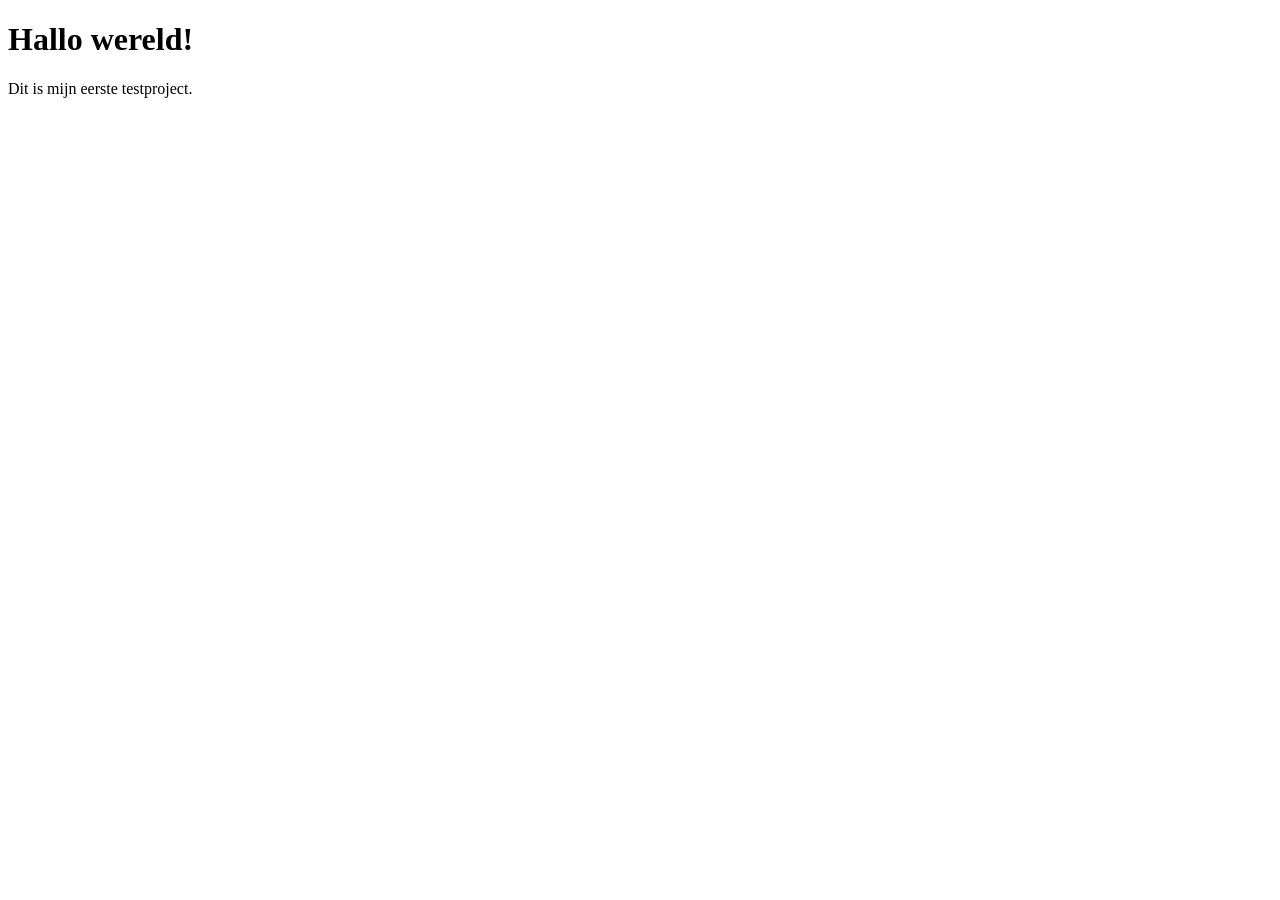
==== index.html @ 01ca42a8 "Eerste versie van het testproject" ====
<!doctype html>
<html lang="nl">
<head>
  <meta charset="utf-8">
  <meta name="viewport" content="width=device-width, initial-scale=1">
  <title>Mijn testproject</title>
</head>
<body>
  <h1>Hallo wereld!</h1>
  <p>Dit is mijn eerste testproject.</p>
</body>
</html>
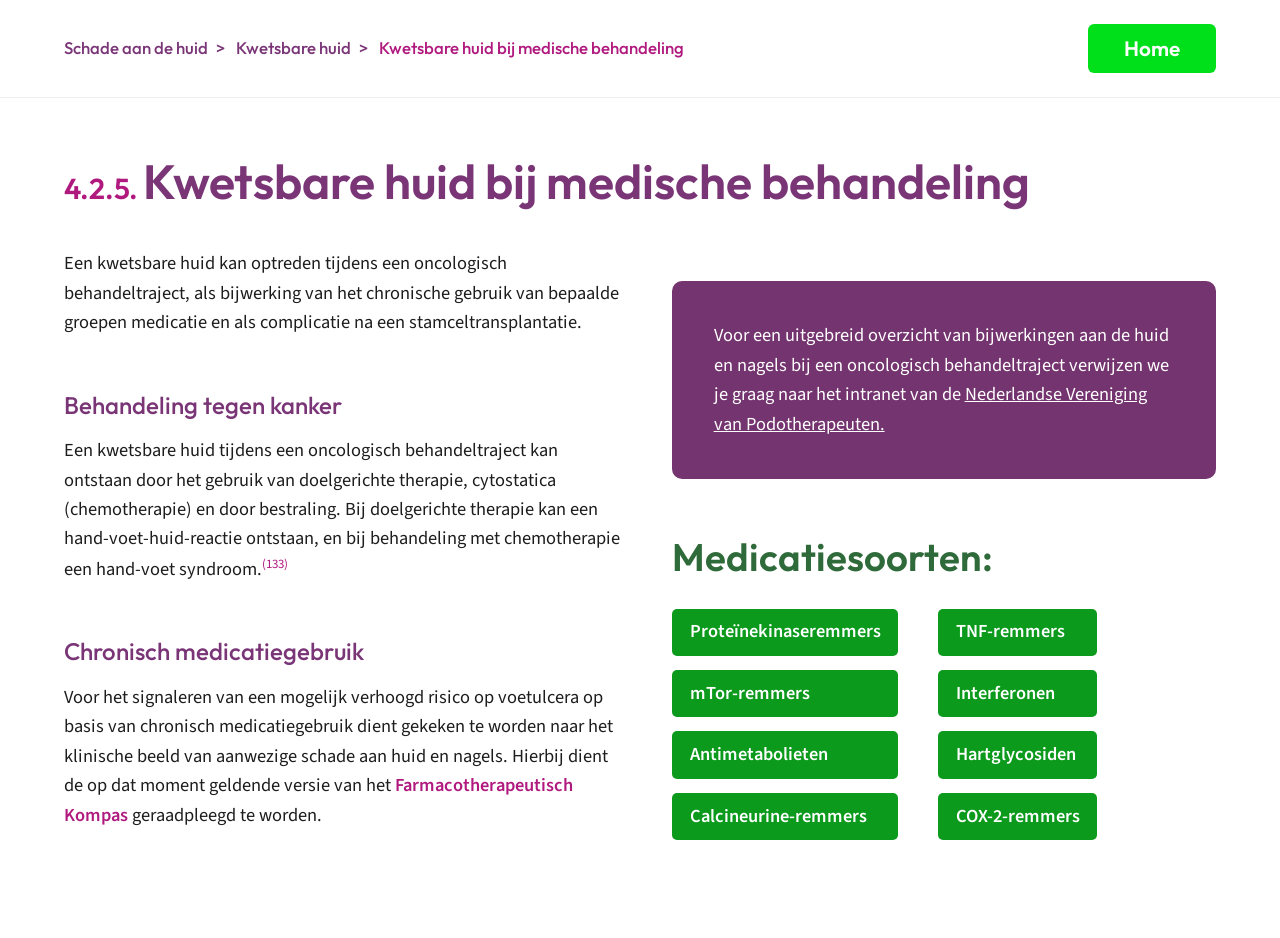
==== commit cdfbc701: "Witte pagina in de stijl van het ontwerp (kleuren en lettertypes)" ====
--- a/index.html
+++ b/index.html
@@ -3,10 +3,189 @@
 <head>
   <meta charset="utf-8">
   <meta name="viewport" content="width=device-width, initial-scale=1">
-  <title>Mijn testproject</title>
+  <title>Kwetsbare huid bij medische behandeling</title>
+  <link rel="preconnect" href="https://fonts.googleapis.com">
+  <link rel="preconnect" href="https://fonts.gstatic.com" crossorigin>
+  <link href="https://fonts.googleapis.com/css2?family=Outfit:wght@500;600&family=Source+Sans+3:wght@400;600&display=swap" rel="stylesheet">
+  <style>
+    :root {
+      /* Kleuren uit het ontwerp */
+      --paars: #7a3577;          /* koppen */
+      --paars-blok: #74346f;     /* infoblok */
+      --magenta: #b0197e;        /* actieve kruimel, links, bronnummers */
+      --groen: #0b9a1c;          /* medicatieknoppen */
+      --groen-fel: #00e01a;      /* Home-knop */
+      --groen-donker: #2f6b3a;   /* kop Medicatiesoorten */
+      --tekst: #1d1d1d;
+      --wit: #ffffff;
+
+      /* Lettertypes */
+      --kop-font: "Outfit", system-ui, sans-serif;
+      --tekst-font: "Source Sans 3", system-ui, sans-serif;
+    }
+
+    * { box-sizing: border-box; }
+
+    body {
+      margin: 0;
+      background: var(--wit);
+      color: var(--tekst);
+      font-family: var(--tekst-font);
+      font-size: 1.15rem;
+      line-height: 1.6;
+    }
+
+    /* Bovenbalk */
+    header {
+      display: flex;
+      align-items: center;
+      justify-content: space-between;
+      gap: 1rem;
+      padding: 1.5rem clamp(16px, 5vw, 6.5rem);
+      border-bottom: 1px solid #eee;
+    }
+    nav.kruimels {
+      font-family: var(--kop-font);
+      font-weight: 500;
+      font-size: 1.05rem;
+      color: var(--paars);
+    }
+    nav.kruimels a { color: inherit; text-decoration: none; }
+    nav.kruimels a:hover { text-decoration: underline; }
+    nav.kruimels .scheiding { margin: 0 .5rem; }
+    nav.kruimels .actief { color: var(--magenta); }
+
+    .home {
+      flex-shrink: 0;
+      background: var(--groen-fel);
+      color: var(--wit);
+      font-family: var(--kop-font);
+      font-weight: 600;
+      font-size: 1.3rem;
+      text-decoration: none;
+      padding: .5rem 2.25rem;
+      border-radius: 6px;
+    }
+
+    main {
+      padding: 3.5rem clamp(16px, 5vw, 6.5rem) 5rem;
+      max-width: 1500px;
+    }
+
+    h1 {
+      font-family: var(--kop-font);
+      font-weight: 600;
+      color: var(--paars);
+      font-size: clamp(2rem, 4vw, 3rem);
+      line-height: 1.15;
+      margin: 0 0 2.5rem;
+    }
+    h1 .nummer { color: var(--magenta); font-size: .6em; margin-right: .3rem; }
+
+    h2 {
+      font-family: var(--kop-font);
+      font-weight: 500;
+      color: var(--paars);
+      font-size: 1.5rem;
+      margin: 3rem 0 .75rem;
+    }
+
+    .kolommen {
+      display: grid;
+      grid-template-columns: minmax(0, 38rem) minmax(0, 34rem);
+      justify-content: space-between;
+      gap: 3rem;
+    }
+
+    p { margin: 0 0 1.75rem; }
+    sup { color: var(--magenta); font-size: .7em; }
+    a.link { color: var(--magenta); font-weight: 600; text-decoration: none; }
+    a.link:hover { text-decoration: underline; }
+
+    .infoblok {
+      background: var(--paars-blok);
+      color: var(--wit);
+      padding: 2.5rem 2.6rem;
+      border-radius: 10px;
+      align-self: start;
+      margin-top: 2rem;
+    }
+    .infoblok p { margin: 0; }
+    .infoblok a { color: var(--wit); }
+
+    .medicatie h3 {
+      font-family: var(--kop-font);
+      font-weight: 600;
+      color: var(--groen-donker);
+      font-size: clamp(1.8rem, 3vw, 2.5rem);
+      margin: 3rem 0 1.25rem;
+    }
+    .knoppen {
+      display: grid;
+      grid-template-columns: repeat(2, max-content);
+      gap: .9rem 2.5rem;
+    }
+    .knoppen a {
+      background: var(--groen);
+      color: var(--wit);
+      font-weight: 600;
+      text-decoration: none;
+      padding: .55rem 1.1rem;
+      border-radius: 5px;
+    }
+    .knoppen a:hover { filter: brightness(1.1); }
+
+    @media (max-width: 800px) {
+      header { flex-direction: column; align-items: flex-start; }
+      .kolommen { grid-template-columns: 1fr; gap: 0; }
+      .knoppen { grid-template-columns: 1fr; justify-items: start; }
+    }
+  </style>
 </head>
 <body>
-  <h1>Hallo wereld!</h1>
-  <p>Dit is mijn eerste testproject.</p>
+  <header>
+    <nav class="kruimels" aria-label="Kruimelpad">
+      <a href="#">Schade aan de huid</a><span class="scheiding">&gt;</span>
+      <a href="#">Kwetsbare huid</a><span class="scheiding">&gt;</span>
+      <span class="actief">Kwetsbare huid bij medische behandeling</span>
+    </nav>
+    <a class="home" href="#">Home</a>
+  </header>
+
+  <main>
+    <h1><span class="nummer">4.2.5.</span>Kwetsbare huid bij medische behandeling</h1>
+
+    <div class="kolommen">
+      <div>
+        <p>Een kwetsbare huid kan optreden tijdens een oncologisch behandeltraject, als bijwerking van het chronische gebruik van bepaalde groepen medicatie en als complicatie na een stamceltransplantatie.</p>
+
+        <h2>Behandeling tegen kanker</h2>
+        <p>Een kwetsbare huid tijdens een oncologisch behandeltraject kan ontstaan door het gebruik van doelgerichte therapie, cytostatica (chemotherapie) en door bestraling. Bij doelgerichte therapie kan een hand-voet-huid-reactie ontstaan, en bij behandeling met chemotherapie een hand-voet syndroom.<sup>(133)</sup></p>
+
+        <h2>Chronisch medicatiegebruik</h2>
+        <p>Voor het signaleren van een mogelijk verhoogd risico op voetulcera op basis van chronisch medicatiegebruik dient gekeken te worden naar het klinische beeld van aanwezige schade aan huid en nagels. Hierbij dient de op dat moment geldende versie van het <a class="link" href="#">Farmacotherapeutisch Kompas</a> geraadpleegd te worden.</p>
+      </div>
+
+      <div>
+        <aside class="infoblok">
+          <p>Voor een uitgebreid overzicht van bijwerkingen aan de huid en nagels bij een oncologisch behandeltraject verwijzen we je graag naar het intranet van de <a href="#">Nederlandse Vereniging van Podotherapeuten.</a></p>
+        </aside>
+
+        <section class="medicatie">
+          <h3>Medicatiesoorten:</h3>
+          <div class="knoppen">
+            <a href="#">Proteïnekinaseremmers</a>
+            <a href="#">TNF-remmers</a>
+            <a href="#">mTor-remmers</a>
+            <a href="#">Interferonen</a>
+            <a href="#">Antimetabolieten</a>
+            <a href="#">Hartglycosiden</a>
+            <a href="#">Calcineurine-remmers</a>
+            <a href="#">COX-2-remmers</a>
+          </div>
+        </section>
+      </div>
+    </div>
+  </main>
 </body>
 </html>
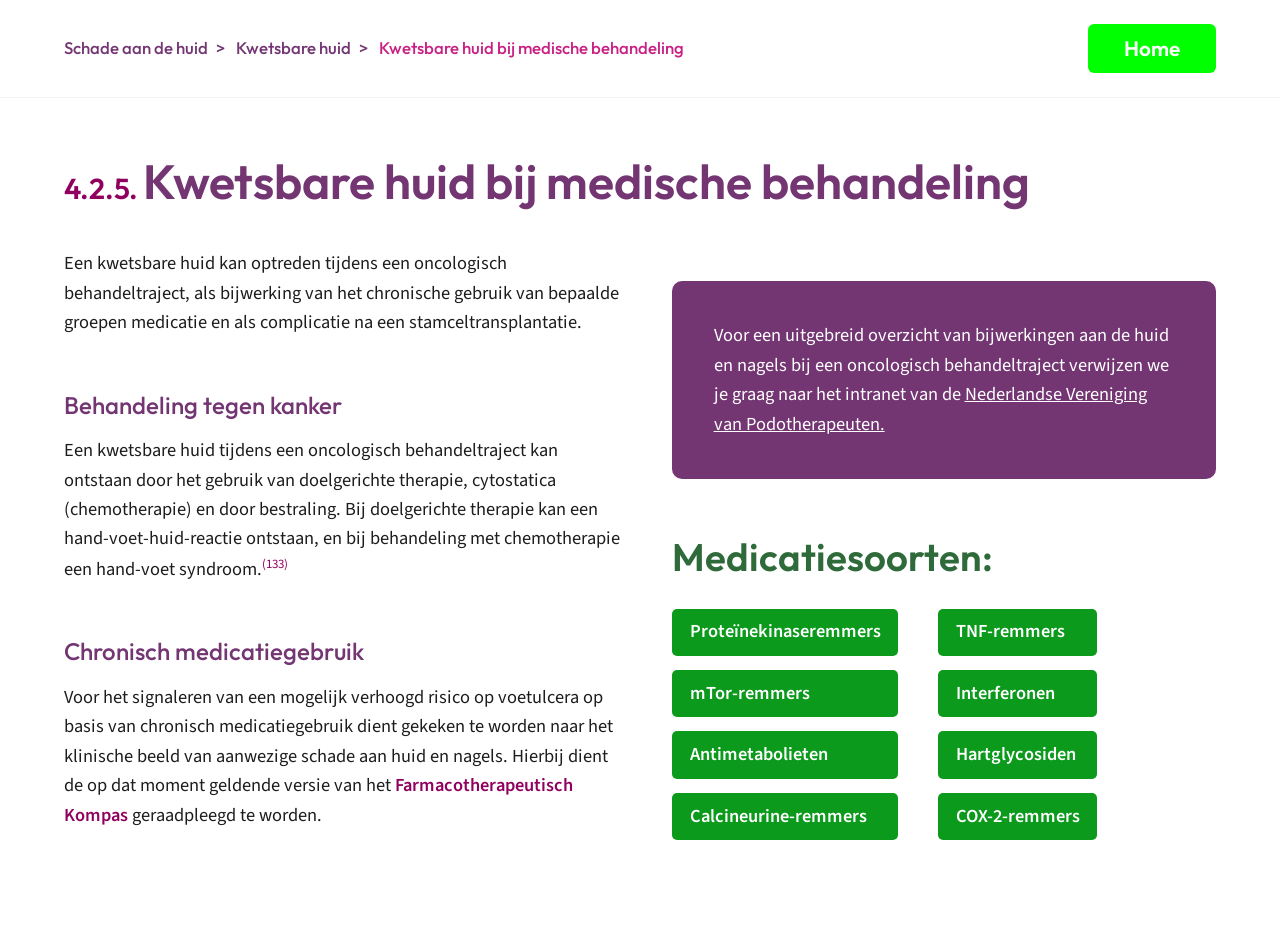
==== commit ac9b0ea8: "Kleurenpalet uit het ontwerp toegepast" ====
--- a/index.html
+++ b/index.html
@@ -9,13 +9,21 @@
   <link href="https://fonts.googleapis.com/css2?family=Outfit:wght@500;600&family=Source+Sans+3:wght@400;600&display=swap" rel="stylesheet">
   <style>
     :root {
-      /* Kleuren uit het ontwerp */
-      --paars: #7a3577;          /* koppen */
-      --paars-blok: #74346f;     /* infoblok */
-      --magenta: #b0197e;        /* actieve kruimel, links, bronnummers */
+      /* Kleurenpalet */
+      --grijs-licht: #f4f4f4;
+      --blauw: #0000ff;
+      --groen-fel: #00ff00;      /* Home-knop */
+      --paars: #733673;          /* koppen, kruimels, infoblok */
+      --paars-blok: #733673;
+      --magenta-donker: #90005e; /* hoofdstuknummer, links, bronnummers */
+      --magenta: #c92083;        /* actieve kruimel */
+      --hemelblauw: #008dff;
+      --cyaan: #00ffff;
+
+      /* Nog niet in het palet */
       --groen: #0b9a1c;          /* medicatieknoppen */
-      --groen-fel: #00e01a;      /* Home-knop */
       --groen-donker: #2f6b3a;   /* kop Medicatiesoorten */
+
       --tekst: #1d1d1d;
       --wit: #ffffff;
 
@@ -42,7 +50,7 @@
       justify-content: space-between;
       gap: 1rem;
       padding: 1.5rem clamp(16px, 5vw, 6.5rem);
-      border-bottom: 1px solid #eee;
+      border-bottom: 1px solid var(--grijs-licht);
     }
     nav.kruimels {
       font-family: var(--kop-font);
@@ -80,7 +88,7 @@
       line-height: 1.15;
       margin: 0 0 2.5rem;
     }
-    h1 .nummer { color: var(--magenta); font-size: .6em; margin-right: .3rem; }
+    h1 .nummer { color: var(--magenta-donker); font-size: .6em; margin-right: .3rem; }
 
     h2 {
       font-family: var(--kop-font);
@@ -98,8 +106,8 @@
     }
 
     p { margin: 0 0 1.75rem; }
-    sup { color: var(--magenta); font-size: .7em; }
-    a.link { color: var(--magenta); font-weight: 600; text-decoration: none; }
+    sup { color: var(--magenta-donker); font-size: .7em; }
+    a.link { color: var(--magenta-donker); font-weight: 600; text-decoration: none; }
     a.link:hover { text-decoration: underline; }
 
     .infoblok {
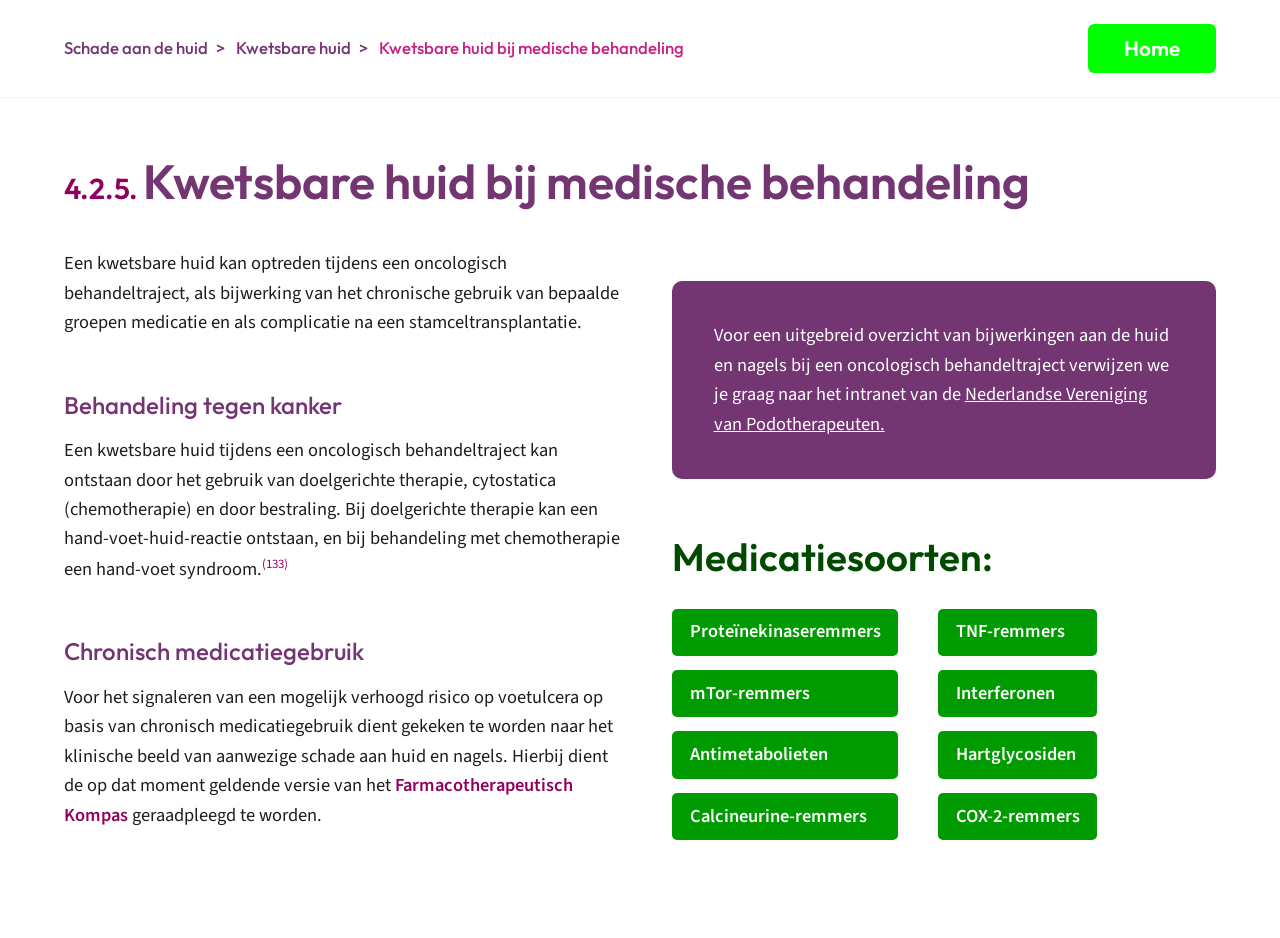
==== commit 23d18ffa: "Ondersteunende kleuren toegevoegd" ====
--- a/index.html
+++ b/index.html
@@ -20,9 +20,12 @@
       --hemelblauw: #008dff;
       --cyaan: #00ffff;
 
-      /* Nog niet in het palet */
-      --groen: #0b9a1c;          /* medicatieknoppen */
-      --groen-donker: #2f6b3a;   /* kop Medicatiesoorten */
+      /* Ondersteunende kleuren */
+      --geel: #ffff00;
+      --groen-donker: #004a00;   /* kop Medicatiesoorten */
+      --magenta-licht: #ffa3ff;  /* RGB-magenta, 36% */
+      --blauw-licht: #bfd7f9;    /* #4e91ed, 36% */
+      --groen: #009b00;          /* medicatieknoppen */
 
       --tekst: #1d1d1d;
       --wit: #ffffff;
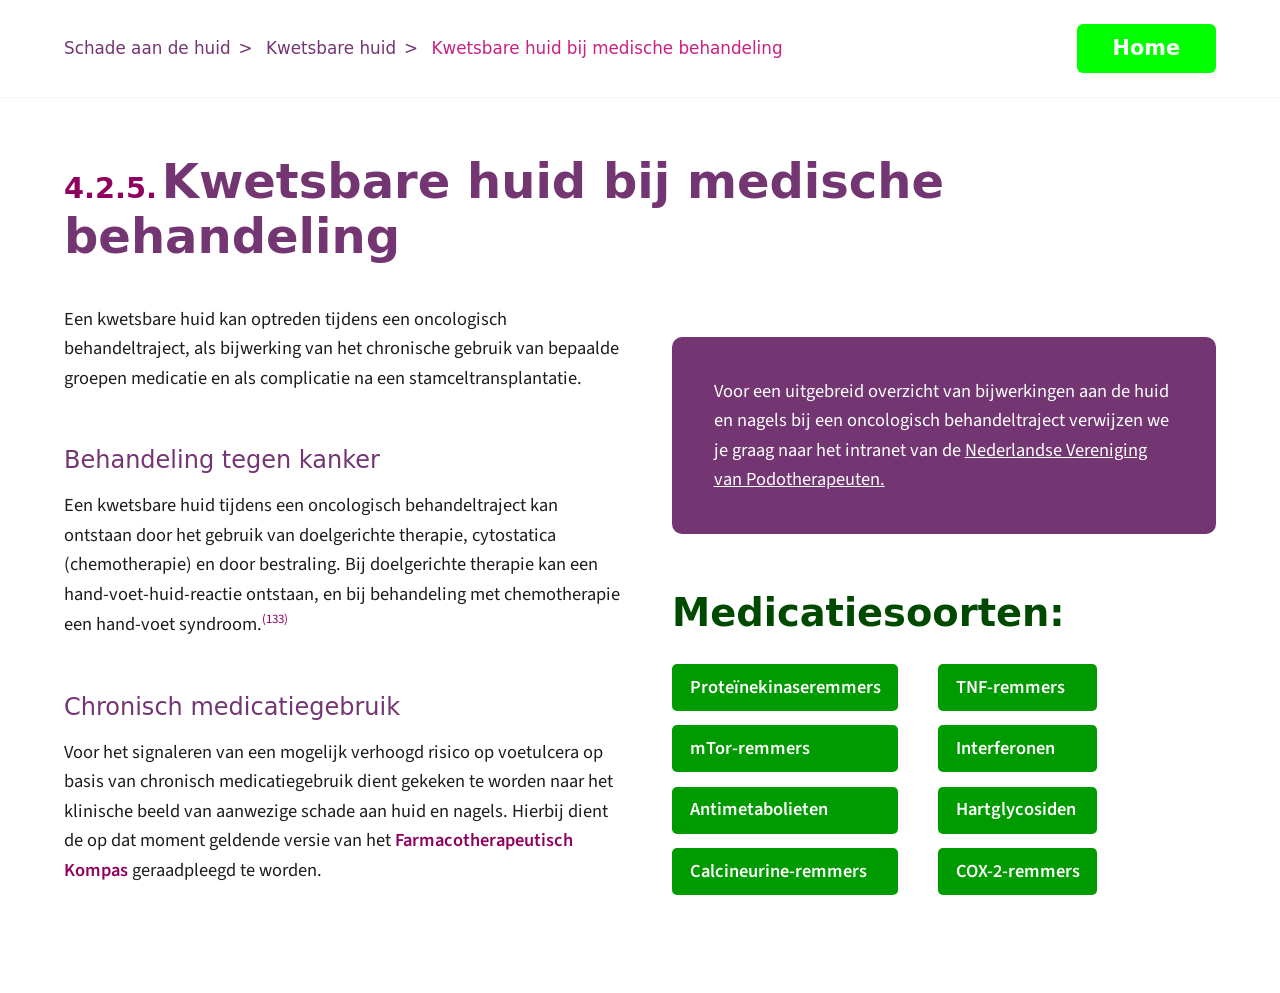
==== commit 248d1b77: "Fractul Variable toegevoegd voor de koppen" ====
--- a/index.html
+++ b/index.html
@@ -6,8 +6,24 @@
   <title>Kwetsbare huid bij medische behandeling</title>
   <link rel="preconnect" href="https://fonts.googleapis.com">
   <link rel="preconnect" href="https://fonts.gstatic.com" crossorigin>
-  <link href="https://fonts.googleapis.com/css2?family=Outfit:wght@500;600&family=Source+Sans+3:wght@400;600&display=swap" rel="stylesheet">
+  <link href="https://fonts.googleapis.com/css2?family=Source+Sans+3:ital,wght@0,200..900;1,200..900&display=swap" rel="stylesheet">
   <style>
+    /* Fractul Variable (koptekst) */
+    @font-face {
+      font-family: "Fractul Variable";
+      src: url("fonts/FractulVariable.woff2") format("woff2");
+      font-weight: 50 900;
+      font-style: normal;
+      font-display: swap;
+    }
+    @font-face {
+      font-family: "Fractul Variable";
+      src: url("fonts/FractulVariable-Italic.woff2") format("woff2");
+      font-weight: 50 900;
+      font-style: italic;
+      font-display: swap;
+    }
+
     :root {
       /* Kleurenpalet */
       --grijs-licht: #f4f4f4;
@@ -31,8 +47,10 @@
       --wit: #ffffff;
 
       /* Lettertypes */
-      --kop-font: "Outfit", system-ui, sans-serif;
-      --tekst-font: "Source Sans 3", system-ui, sans-serif;
+      /* Koptekst: Fractul Variable */
+      --kop-font: "Fractul Variable", system-ui, sans-serif;
+      /* Broodtekst: Source Sans Variable (op Google Fonts heet die "Source Sans 3") */
+      --tekst-font: "Source Sans Variable", "Source Sans 3", system-ui, sans-serif;
     }
 
     * { box-sizing: border-box; }
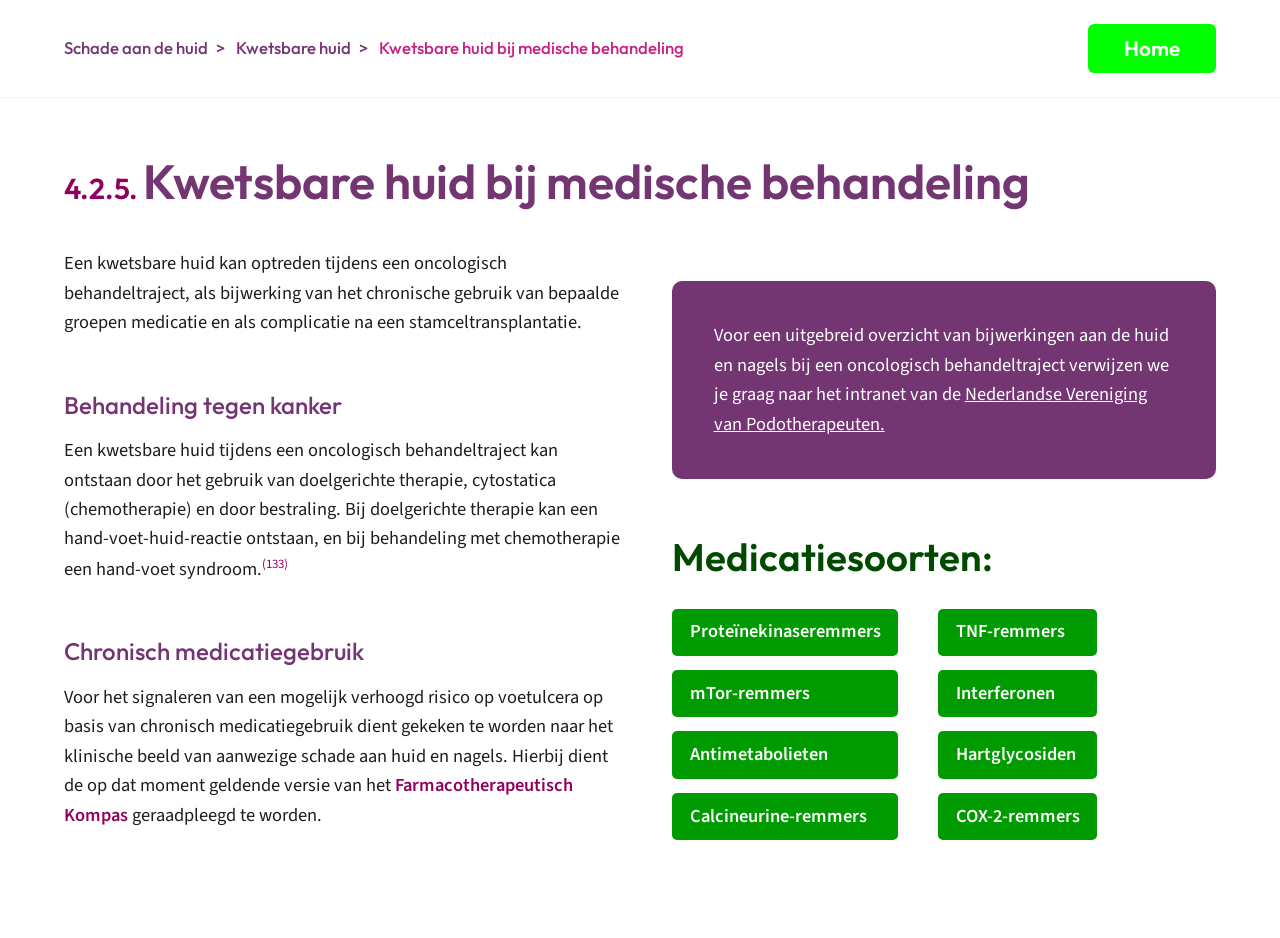
==== commit 0b17e079: "Fractul vervangen door Outfit voor de koppen" ====
--- a/index.html
+++ b/index.html
@@ -6,24 +6,8 @@
   <title>Kwetsbare huid bij medische behandeling</title>
   <link rel="preconnect" href="https://fonts.googleapis.com">
   <link rel="preconnect" href="https://fonts.gstatic.com" crossorigin>
-  <link href="https://fonts.googleapis.com/css2?family=Source+Sans+3:ital,wght@0,200..900;1,200..900&display=swap" rel="stylesheet">
+  <link href="https://fonts.googleapis.com/css2?family=Outfit:wght@100..900&family=Source+Sans+3:ital,wght@0,200..900;1,200..900&display=swap" rel="stylesheet">
   <style>
-    /* Fractul Variable (koptekst) */
-    @font-face {
-      font-family: "Fractul Variable";
-      src: url("fonts/FractulVariable.woff2") format("woff2");
-      font-weight: 50 900;
-      font-style: normal;
-      font-display: swap;
-    }
-    @font-face {
-      font-family: "Fractul Variable";
-      src: url("fonts/FractulVariable-Italic.woff2") format("woff2");
-      font-weight: 50 900;
-      font-style: italic;
-      font-display: swap;
-    }
-
     :root {
       /* Kleurenpalet */
       --grijs-licht: #f4f4f4;
@@ -47,8 +31,8 @@
       --wit: #ffffff;
 
       /* Lettertypes */
-      /* Koptekst: Fractul Variable */
-      --kop-font: "Fractul Variable", system-ui, sans-serif;
+      /* Koptekst: Outfit (gratis, via Google Fonts) */
+      --kop-font: "Outfit", system-ui, sans-serif;
       /* Broodtekst: Source Sans Variable (op Google Fonts heet die "Source Sans 3") */
       --tekst-font: "Source Sans Variable", "Source Sans 3", system-ui, sans-serif;
     }
